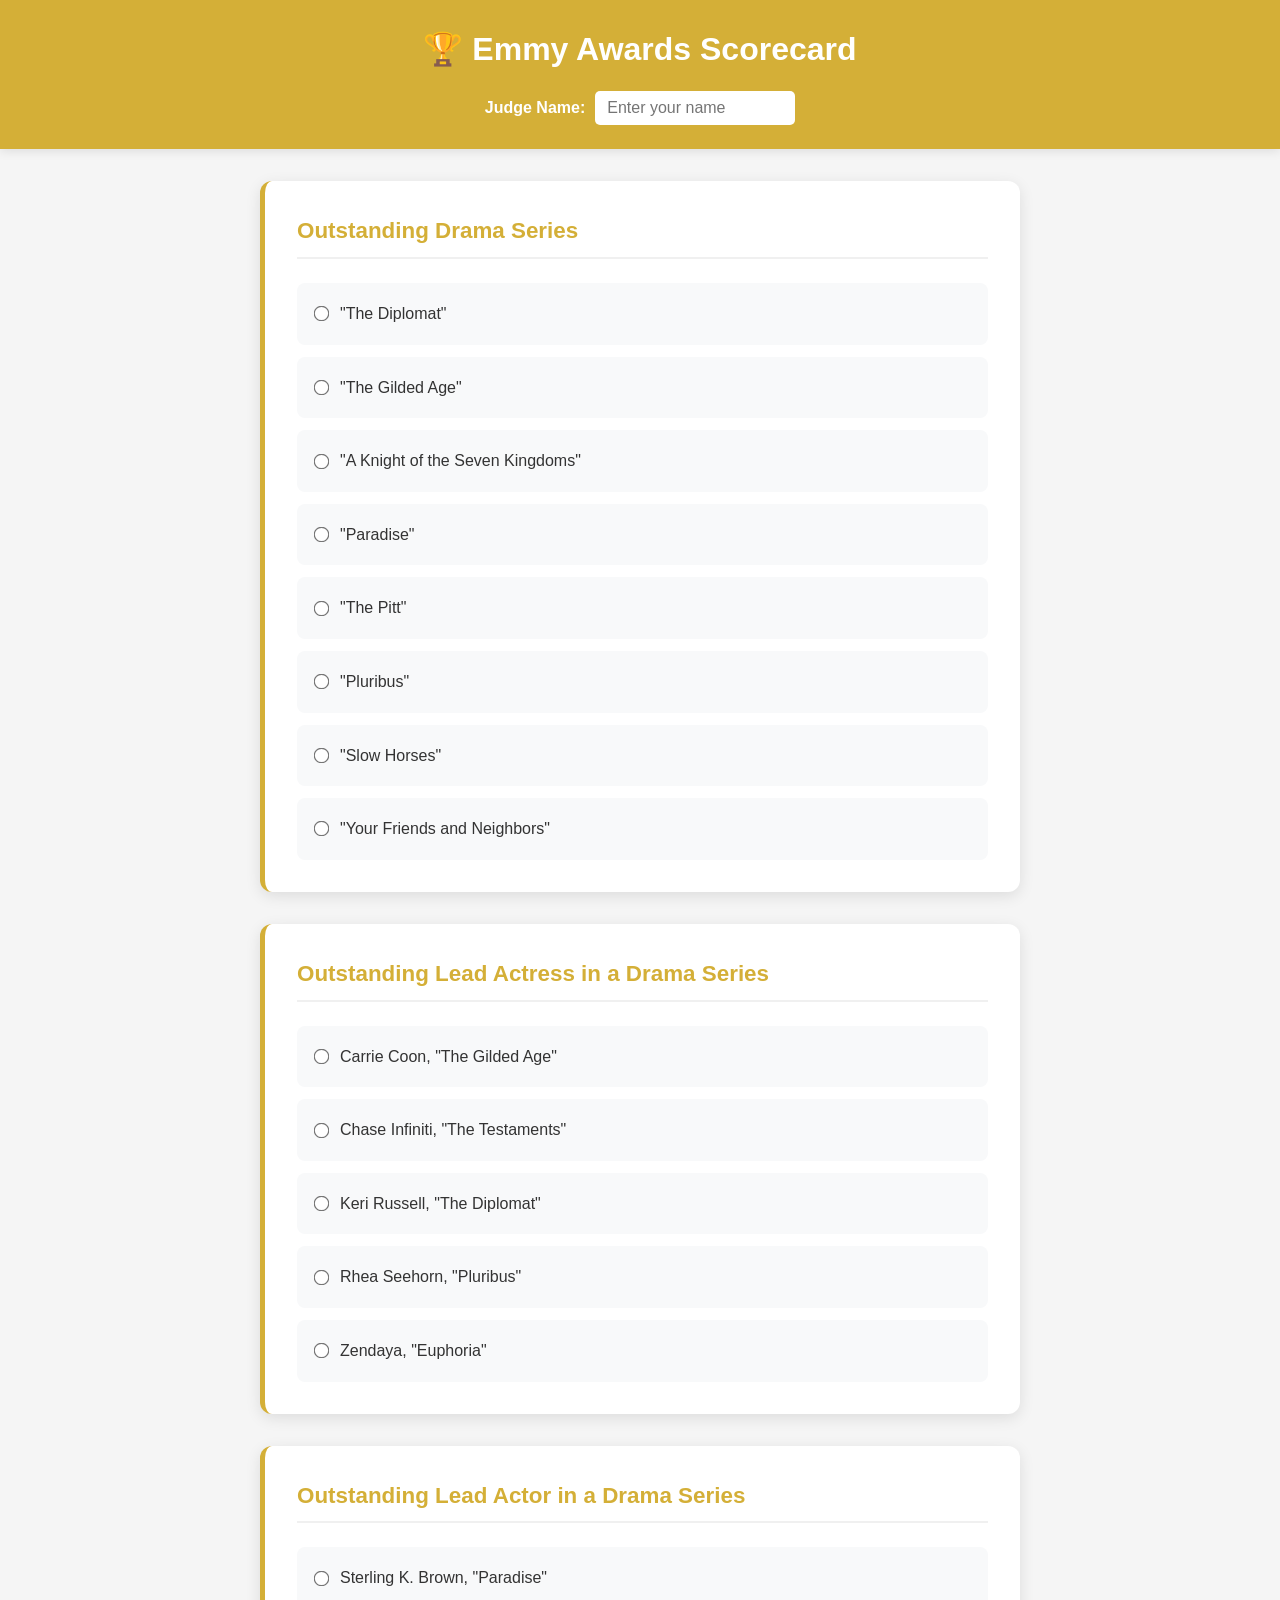
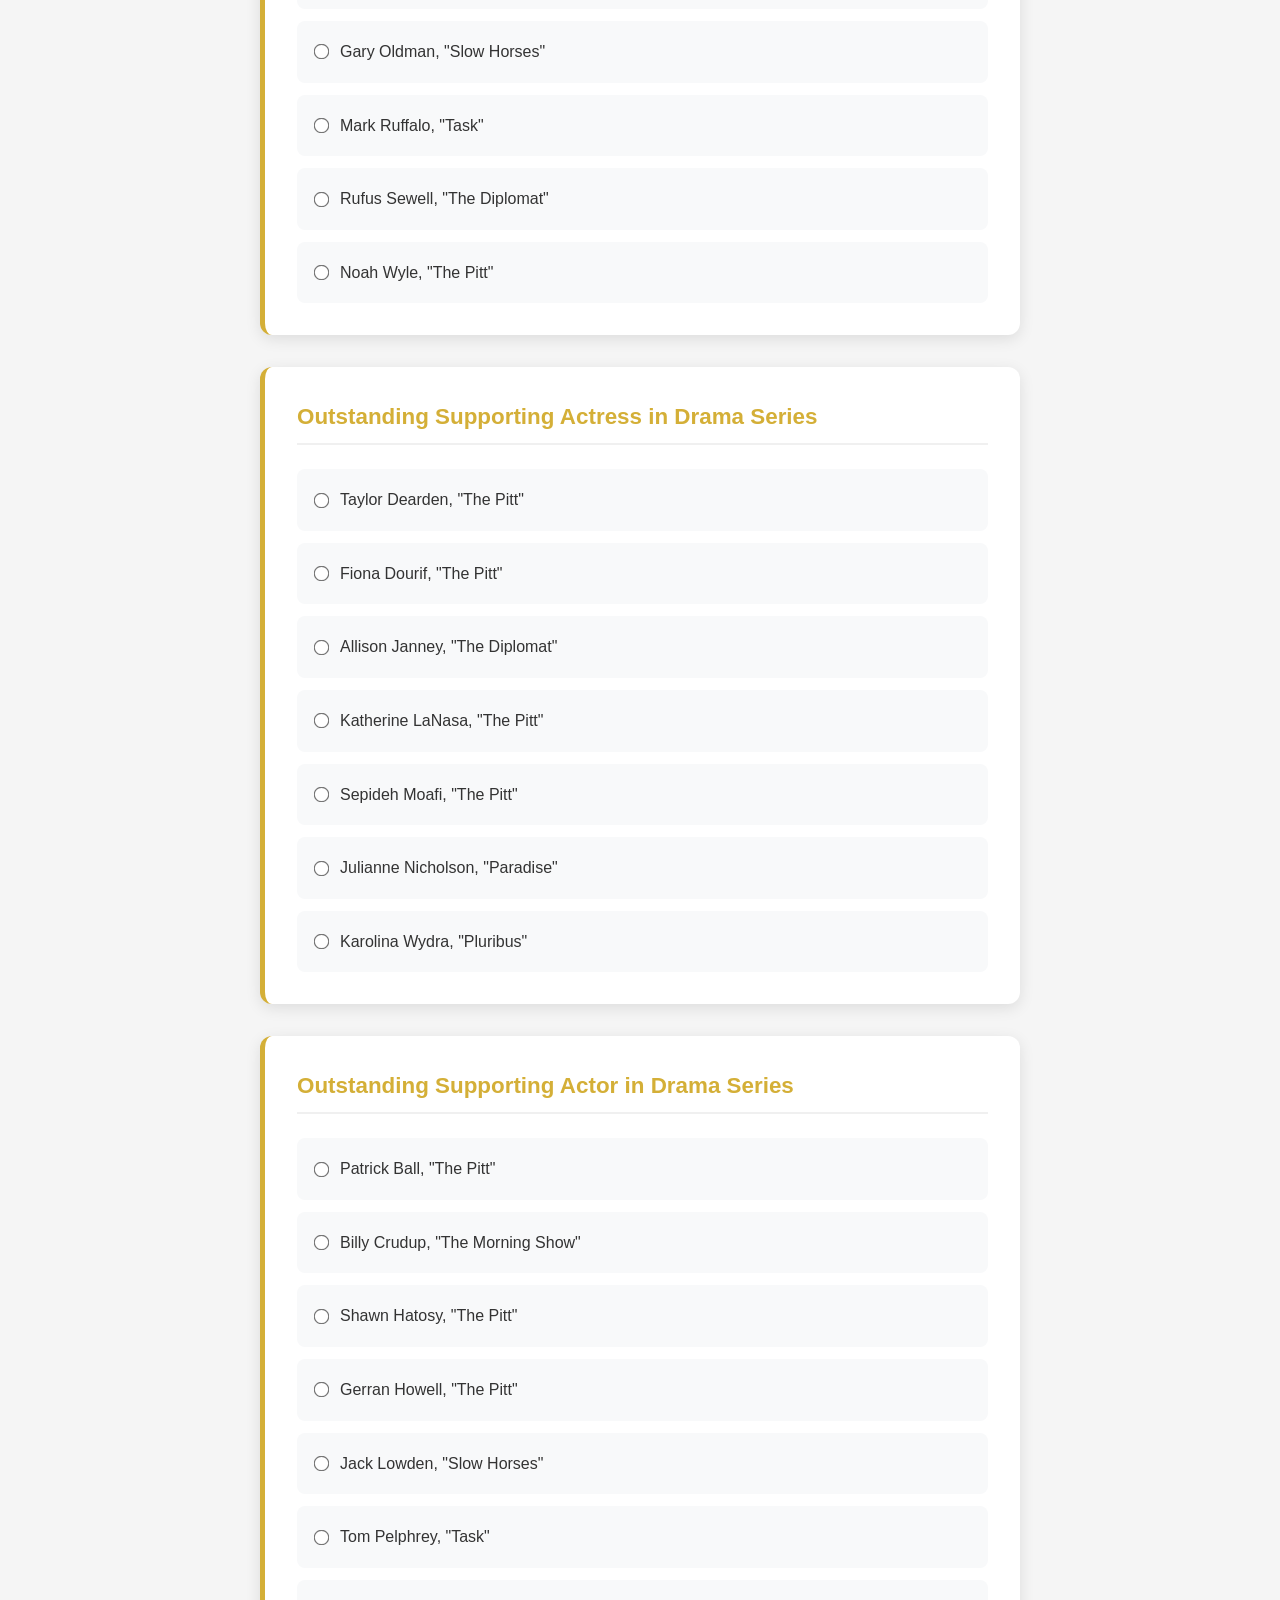
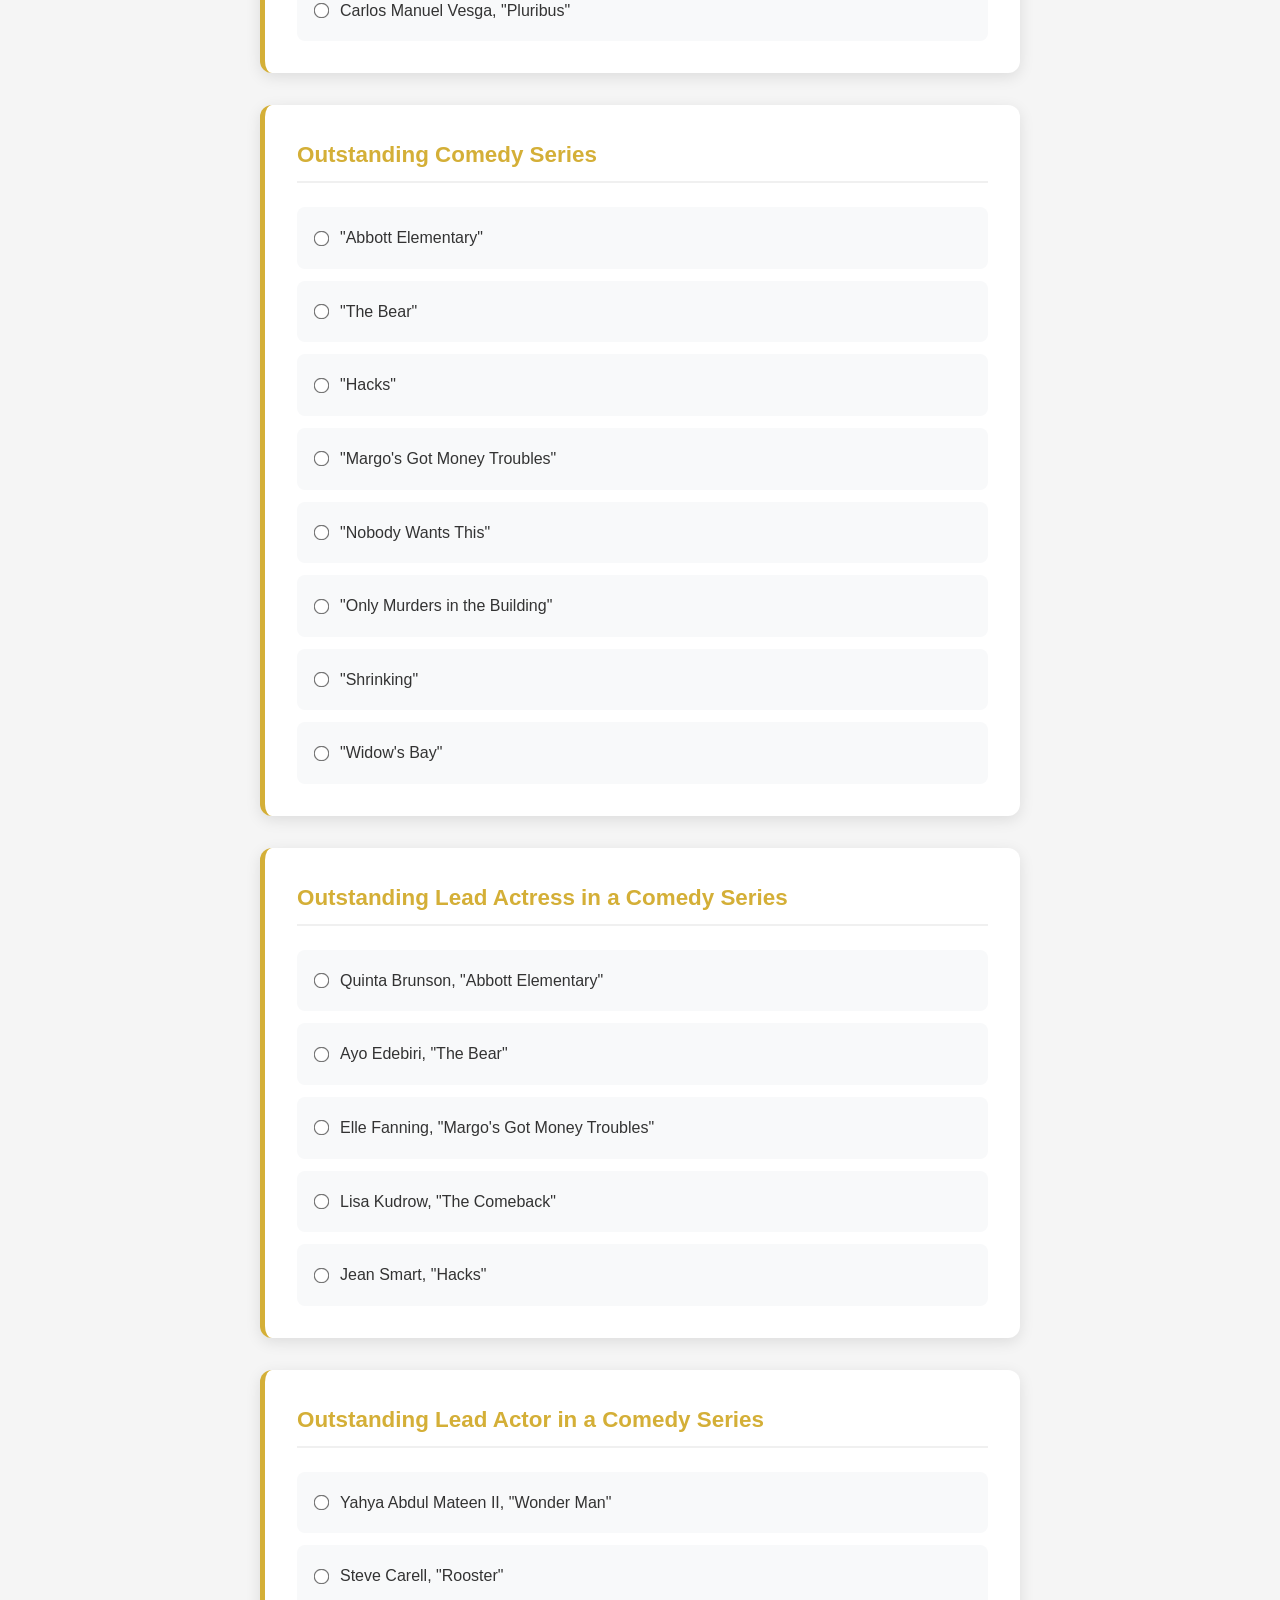
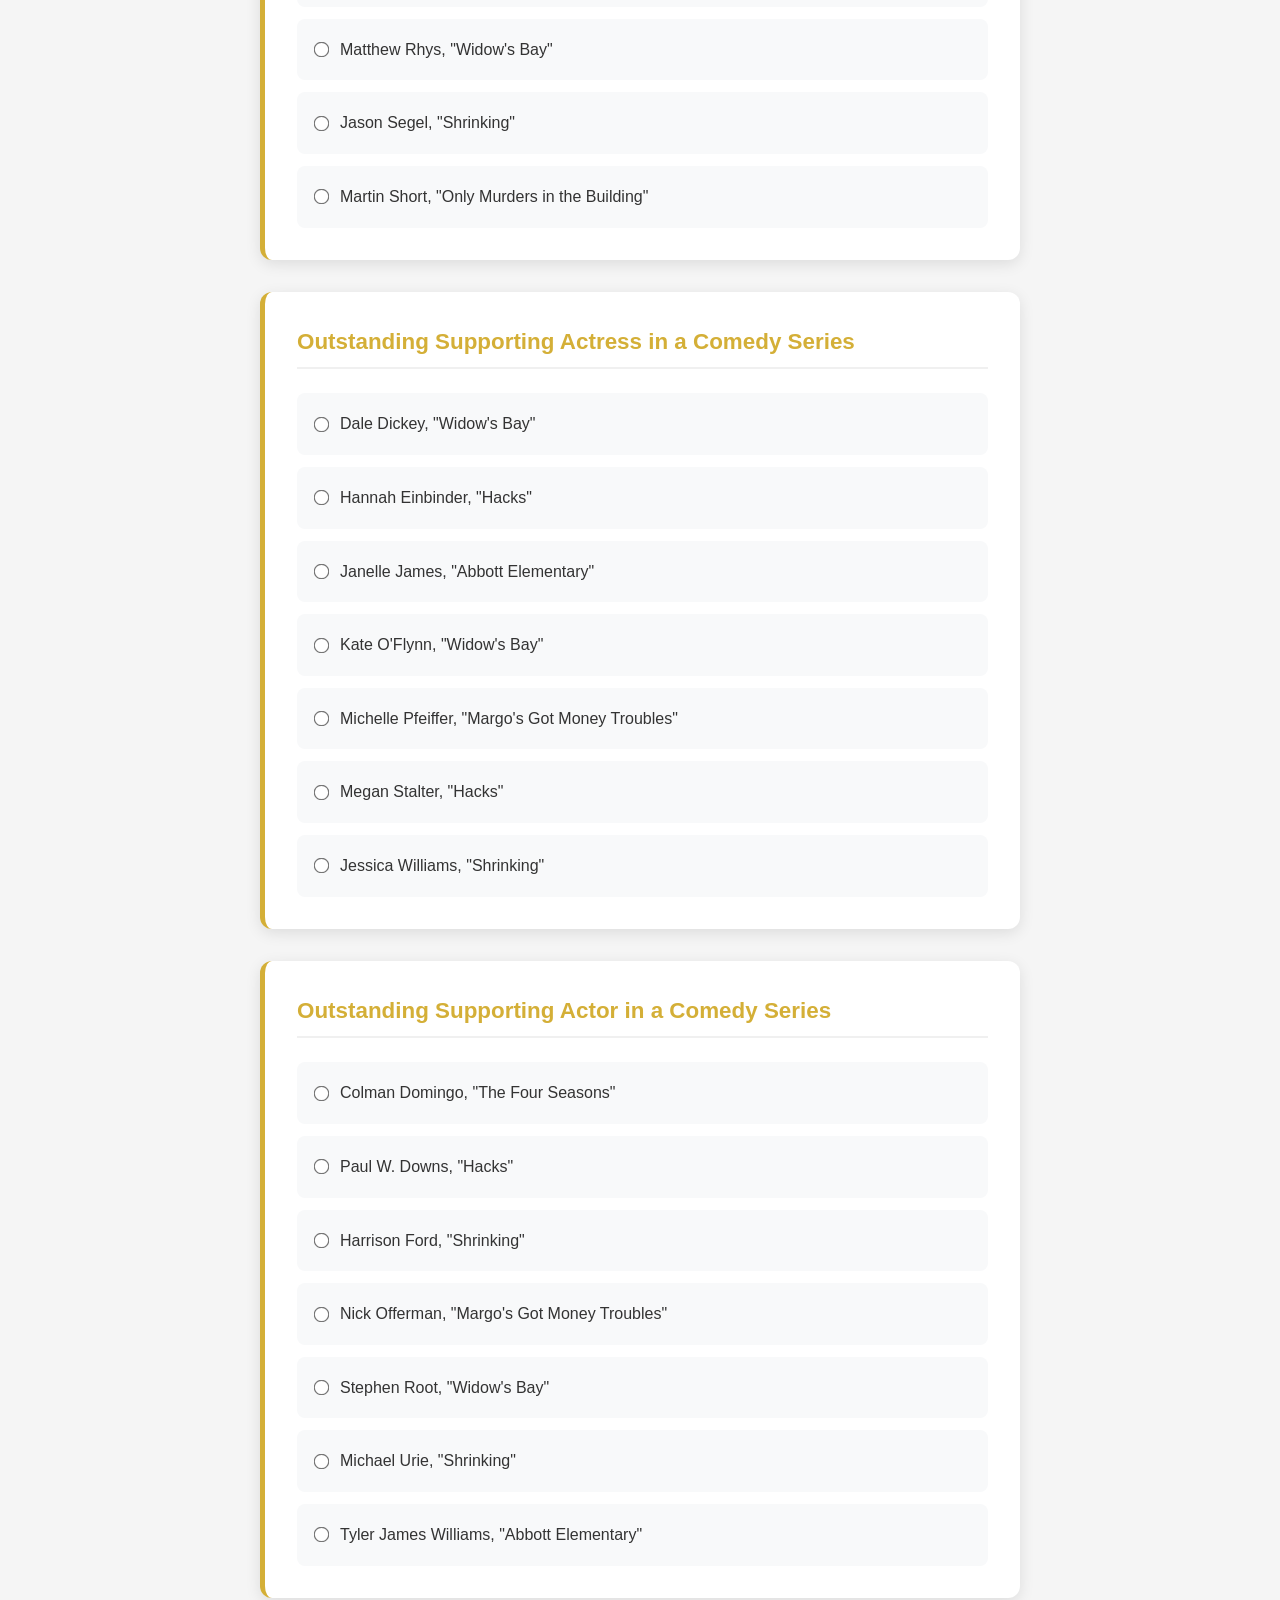
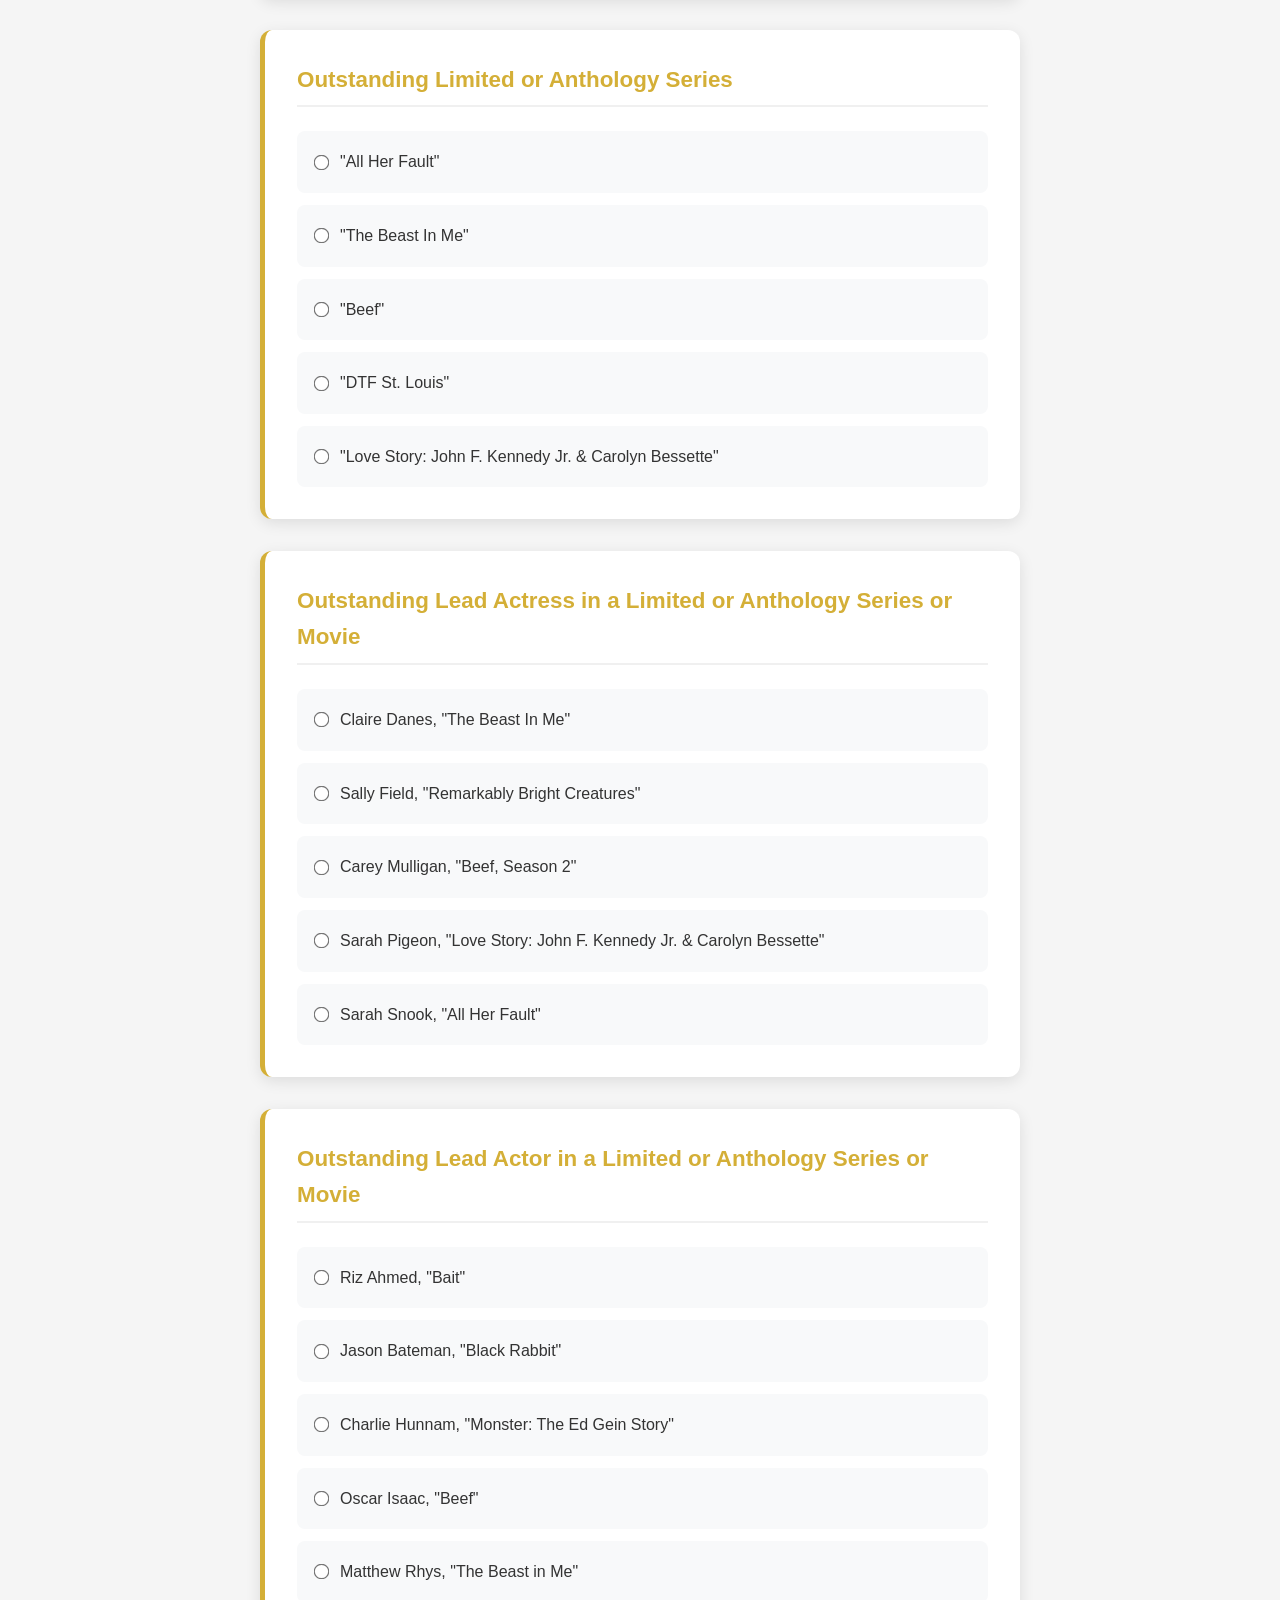
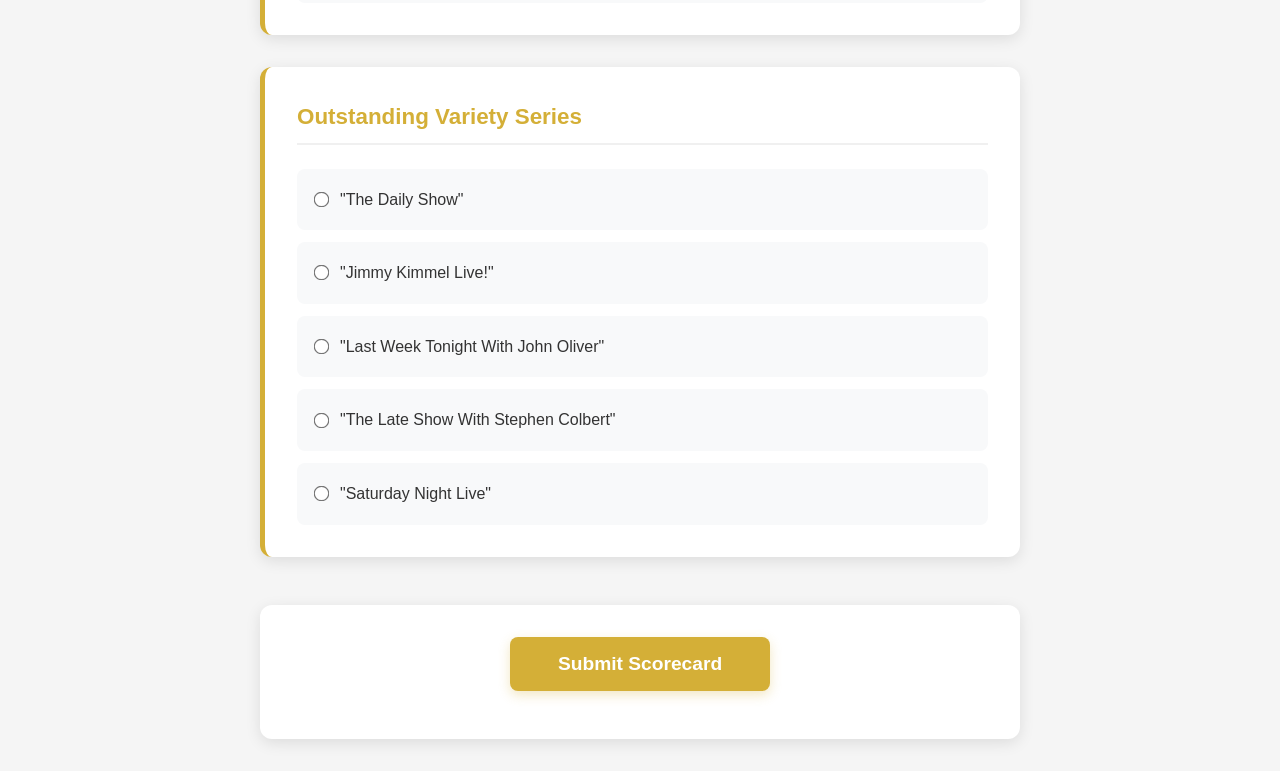
==== index.html @ 93cd5342 "Initial Emmy contest setup with Google Sheets integration" ====
<!DOCTYPE html>
<html lang="en">
<head>
    <meta charset="UTF-8">
    <meta name="viewport" content="width=device-width, initial-scale=1.0">
    <title>Emmy Awards Scorecard</title>
    <link rel="stylesheet" href="styles.css">
</head>
<body>
    <header>
        <div class="container">
            <h1>🏆 Emmy Awards Scorecard</h1>
            <div class="judge-name">
                <label for="judgeName">Judge Name:</label>
                <input type="text" id="judgeName" placeholder="Enter your name">
            </div>
        </div>
    </header>

    <main>
        <div class="container">
            <form id="emmyForm">
                
                <!-- Outstanding Drama Series -->
                <div class="category-card">
                    <h2>Outstanding Drama Series</h2>
                    <div class="nominees">
                        <div class="nominee">
                            <label><input type="radio" name="drama_series" value="The Diplomat"> "The Diplomat"</label>
                        </div>
                        <div class="nominee">
                            <label><input type="radio" name="drama_series" value="The Gilded Age"> "The Gilded Age"</label>
                        </div>
                        <div class="nominee">
                            <label><input type="radio" name="drama_series" value="A Knight of the Seven Kingdoms"> "A Knight of the Seven Kingdoms"</label>
                        </div>
                        <div class="nominee">
                            <label><input type="radio" name="drama_series" value="Paradise"> "Paradise"</label>
                        </div>
                        <div class="nominee">
                            <label><input type="radio" name="drama_series" value="The Pitt"> "The Pitt"</label>
                        </div>
                        <div class="nominee">
                            <label><input type="radio" name="drama_series" value="Pluribus"> "Pluribus"</label>
                        </div>
                        <div class="nominee">
                            <label><input type="radio" name="drama_series" value="Slow Horses"> "Slow Horses"</label>
                        </div>
                        <div class="nominee">
                            <label><input type="radio" name="drama_series" value="Your Friends and Neighbors"> "Your Friends and Neighbors"</label>
                        </div>
                    </div>
                </div>

                <!-- Outstanding Lead Actress in a Drama Series -->
                <div class="category-card">
                    <h2>Outstanding Lead Actress in a Drama Series</h2>
                    <div class="nominees">
                        <div class="nominee">
                            <label><input type="radio" name="drama_actress" value="Carrie Coon"> Carrie Coon, "The Gilded Age"</label>
                        </div>
                        <div class="nominee">
                            <label><input type="radio" name="drama_actress" value="Chase Infiniti"> Chase Infiniti, "The Testaments"</label>
                        </div>
                        <div class="nominee">
                            <label><input type="radio" name="drama_actress" value="Keri Russell"> Keri Russell, "The Diplomat"</label>
                        </div>
                        <div class="nominee">
                            <label><input type="radio" name="drama_actress" value="Rhea Seehorn"> Rhea Seehorn, "Pluribus"</label>
                        </div>
                        <div class="nominee">
                            <label><input type="radio" name="drama_actress" value="Zendaya"> Zendaya, "Euphoria"</label>
                        </div>
                    </div>
                </div>

                <!-- Outstanding Lead Actor in a Drama Series -->
                <div class="category-card">
                    <h2>Outstanding Lead Actor in a Drama Series</h2>
                    <div class="nominees">
                        <div class="nominee">
                            <label><input type="radio" name="drama_actor" value="Sterling K. Brown"> Sterling K. Brown, "Paradise"</label>
                        </div>
                        <div class="nominee">
                            <label><input type="radio" name="drama_actor" value="Gary Oldman"> Gary Oldman, "Slow Horses"</label>
                        </div>
                        <div class="nominee">
                            <label><input type="radio" name="drama_actor" value="Mark Ruffalo"> Mark Ruffalo, "Task"</label>
                        </div>
                        <div class="nominee">
                            <label><input type="radio" name="drama_actor" value="Rufus Sewell"> Rufus Sewell, "The Diplomat"</label>
                        </div>
                        <div class="nominee">
                            <label><input type="radio" name="drama_actor" value="Noah Wyle"> Noah Wyle, "The Pitt"</label>
                        </div>
                    </div>
                </div>

                <!-- Outstanding Supporting Actress in Drama Series -->
                <div class="category-card">
                    <h2>Outstanding Supporting Actress in Drama Series</h2>
                    <div class="nominees">
                        <div class="nominee">
                            <label><input type="radio" name="drama_supporting_actress" value="Taylor Dearden"> Taylor Dearden, "The Pitt"</label>
                        </div>
                        <div class="nominee">
                            <label><input type="radio" name="drama_supporting_actress" value="Fiona Dourif"> Fiona Dourif, "The Pitt"</label>
                        </div>
                        <div class="nominee">
                            <label><input type="radio" name="drama_supporting_actress" value="Allison Janney"> Allison Janney, "The Diplomat"</label>
                        </div>
                        <div class="nominee">
                            <label><input type="radio" name="drama_supporting_actress" value="Katherine LaNasa"> Katherine LaNasa, "The Pitt"</label>
                        </div>
                        <div class="nominee">
                            <label><input type="radio" name="drama_supporting_actress" value="Sepideh Moafi"> Sepideh Moafi, "The Pitt"</label>
                        </div>
                        <div class="nominee">
                            <label><input type="radio" name="drama_supporting_actress" value="Julianne Nicholson"> Julianne Nicholson, "Paradise"</label>
                        </div>
                        <div class="nominee">
                            <label><input type="radio" name="drama_supporting_actress" value="Karolina Wydra"> Karolina Wydra, "Pluribus"</label>
                        </div>
                    </div>
                </div>

                <!-- Outstanding Supporting Actor in Drama Series -->
                <div class="category-card">
                    <h2>Outstanding Supporting Actor in Drama Series</h2>
                    <div class="nominees">
                        <div class="nominee">
                            <label><input type="radio" name="drama_supporting_actor" value="Patrick Ball"> Patrick Ball, "The Pitt"</label>
                        </div>
                        <div class="nominee">
                            <label><input type="radio" name="drama_supporting_actor" value="Billy Crudup"> Billy Crudup, "The Morning Show"</label>
                        </div>
                        <div class="nominee">
                            <label><input type="radio" name="drama_supporting_actor" value="Shawn Hatosy"> Shawn Hatosy, "The Pitt"</label>
                        </div>
                        <div class="nominee">
                            <label><input type="radio" name="drama_supporting_actor" value="Gerran Howell"> Gerran Howell, "The Pitt"</label>
                        </div>
                        <div class="nominee">
                            <label><input type="radio" name="drama_supporting_actor" value="Jack Lowden"> Jack Lowden, "Slow Horses"</label>
                        </div>
                        <div class="nominee">
                            <label><input type="radio" name="drama_supporting_actor" value="Tom Pelphrey"> Tom Pelphrey, "Task"</label>
                        </div>
                        <div class="nominee">
                            <label><input type="radio" name="drama_supporting_actor" value="Carlos Manuel Vesga"> Carlos Manuel Vesga, "Pluribus"</label>
                        </div>
                    </div>
                </div>

                <!-- Outstanding Comedy Series -->
                <div class="category-card">
                    <h2>Outstanding Comedy Series</h2>
                    <div class="nominees">
                        <div class="nominee">
                            <label><input type="radio" name="comedy_series" value="Abbott Elementary"> "Abbott Elementary"</label>
                        </div>
                        <div class="nominee">
                            <label><input type="radio" name="comedy_series" value="The Bear"> "The Bear"</label>
                        </div>
                        <div class="nominee">
                            <label><input type="radio" name="comedy_series" value="Hacks"> "Hacks"</label>
                        </div>
                        <div class="nominee">
                            <label><input type="radio" name="comedy_series" value="Margo's Got Money Troubles"> "Margo's Got Money Troubles"</label>
                        </div>
                        <div class="nominee">
                            <label><input type="radio" name="comedy_series" value="Nobody Wants This"> "Nobody Wants This"</label>
                        </div>
                        <div class="nominee">
                            <label><input type="radio" name="comedy_series" value="Only Murders in the Building"> "Only Murders in the Building"</label>
                        </div>
                        <div class="nominee">
                            <label><input type="radio" name="comedy_series" value="Shrinking"> "Shrinking"</label>
                        </div>
                        <div class="nominee">
                            <label><input type="radio" name="comedy_series" value="Widow's Bay"> "Widow's Bay"</label>
                        </div>
                    </div>
                </div>

                <!-- Outstanding Lead Actress in a Comedy Series -->
                <div class="category-card">
                    <h2>Outstanding Lead Actress in a Comedy Series</h2>
                    <div class="nominees">
                        <div class="nominee">
                            <label><input type="radio" name="comedy_actress" value="Quinta Brunson"> Quinta Brunson, "Abbott Elementary"</label>
                        </div>
                        <div class="nominee">
                            <label><input type="radio" name="comedy_actress" value="Ayo Edebiri"> Ayo Edebiri, "The Bear"</label>
                        </div>
                        <div class="nominee">
                            <label><input type="radio" name="comedy_actress" value="Elle Fanning"> Elle Fanning, "Margo's Got Money Troubles"</label>
                        </div>
                        <div class="nominee">
                            <label><input type="radio" name="comedy_actress" value="Lisa Kudrow"> Lisa Kudrow, "The Comeback"</label>
                        </div>
                        <div class="nominee">
                            <label><input type="radio" name="comedy_actress" value="Jean Smart"> Jean Smart, "Hacks"</label>
                        </div>
                    </div>
                </div>

                <!-- Outstanding Lead Actor in a Comedy Series -->
                <div class="category-card">
                    <h2>Outstanding Lead Actor in a Comedy Series</h2>
                    <div class="nominees">
                        <div class="nominee">
                            <label><input type="radio" name="comedy_actor" value="Yahya Abdul Mateen II"> Yahya Abdul Mateen II, "Wonder Man"</label>
                        </div>
                        <div class="nominee">
                            <label><input type="radio" name="comedy_actor" value="Steve Carell"> Steve Carell, "Rooster"</label>
                        </div>
                        <div class="nominee">
                            <label><input type="radio" name="comedy_actor" value="Matthew Rhys"> Matthew Rhys, "Widow's Bay"</label>
                        </div>
                        <div class="nominee">
                            <label><input type="radio" name="comedy_actor" value="Jason Segel"> Jason Segel, "Shrinking"</label>
                        </div>
                        <div class="nominee">
                            <label><input type="radio" name="comedy_actor" value="Martin Short"> Martin Short, "Only Murders in the Building"</label>
                        </div>
                    </div>
                </div>

                <!-- Outstanding Supporting Actress in a Comedy Series -->
                <div class="category-card">
                    <h2>Outstanding Supporting Actress in a Comedy Series</h2>
                    <div class="nominees">
                        <div class="nominee">
                            <label><input type="radio" name="comedy_supporting_actress" value="Dale Dickey"> Dale Dickey, "Widow's Bay"</label>
                        </div>
                        <div class="nominee">
                            <label><input type="radio" name="comedy_supporting_actress" value="Hannah Einbinder"> Hannah Einbinder, "Hacks"</label>
                        </div>
                        <div class="nominee">
                            <label><input type="radio" name="comedy_supporting_actress" value="Janelle James"> Janelle James, "Abbott Elementary"</label>
                        </div>
                        <div class="nominee">
                            <label><input type="radio" name="comedy_supporting_actress" value="Kate O'Flynn"> Kate O'Flynn, "Widow's Bay"</label>
                        </div>
                        <div class="nominee">
                            <label><input type="radio" name="comedy_supporting_actress" value="Michelle Pfeiffer"> Michelle Pfeiffer, "Margo's Got Money Troubles"</label>
                        </div>
                        <div class="nominee">
                            <label><input type="radio" name="comedy_supporting_actress" value="Megan Stalter"> Megan Stalter, "Hacks"</label>
                        </div>
                        <div class="nominee">
                            <label><input type="radio" name="comedy_supporting_actress" value="Jessica Williams"> Jessica Williams, "Shrinking"</label>
                        </div>
                    </div>
                </div>

                <!-- Outstanding Supporting Actor in a Comedy Series -->
                <div class="category-card">
                    <h2>Outstanding Supporting Actor in a Comedy Series</h2>
                    <div class="nominees">
                        <div class="nominee">
                            <label><input type="radio" name="comedy_supporting_actor" value="Colman Domingo"> Colman Domingo, "The Four Seasons"</label>
                        </div>
                        <div class="nominee">
                            <label><input type="radio" name="comedy_supporting_actor" value="Paul W. Downs"> Paul W. Downs, "Hacks"</label>
                        </div>
                        <div class="nominee">
                            <label><input type="radio" name="comedy_supporting_actor" value="Harrison Ford"> Harrison Ford, "Shrinking"</label>
                        </div>
                        <div class="nominee">
                            <label><input type="radio" name="comedy_supporting_actor" value="Nick Offerman"> Nick Offerman, "Margo's Got Money Troubles"</label>
                        </div>
                        <div class="nominee">
                            <label><input type="radio" name="comedy_supporting_actor" value="Stephen Root"> Stephen Root, "Widow's Bay"</label>
                        </div>
                        <div class="nominee">
                            <label><input type="radio" name="comedy_supporting_actor" value="Michael Urie"> Michael Urie, "Shrinking"</label>
                        </div>
                        <div class="nominee">
                            <label><input type="radio" name="comedy_supporting_actor" value="Tyler James Williams"> Tyler James Williams, "Abbott Elementary"</label>
                        </div>
                    </div>
                </div>

                <!-- Outstanding Limited or Anthology Series -->
                <div class="category-card">
                    <h2>Outstanding Limited or Anthology Series</h2>
                    <div class="nominees">
                        <div class="nominee">
                            <label><input type="radio" name="limited_series" value="All Her Fault"> "All Her Fault"</label>
                        </div>
                        <div class="nominee">
                            <label><input type="radio" name="limited_series" value="The Beast In Me"> "The Beast In Me"</label>
                        </div>
                        <div class="nominee">
                            <label><input type="radio" name="limited_series" value="Beef"> "Beef"</label>
                        </div>
                        <div class="nominee">
                            <label><input type="radio" name="limited_series" value="DTF St. Louis"> "DTF St. Louis"</label>
                        </div>
                        <div class="nominee">
                            <label><input type="radio" name="limited_series" value="Love Story"> "Love Story: John F. Kennedy Jr. & Carolyn Bessette"</label>
                        </div>
                    </div>
                </div>

                <!-- Outstanding Lead Actress in a Limited or Anthology Series or Movie -->
                <div class="category-card">
                    <h2>Outstanding Lead Actress in a Limited or Anthology Series or Movie</h2>
                    <div class="nominees">
                        <div class="nominee">
                            <label><input type="radio" name="limited_actress" value="Claire Danes"> Claire Danes, "The Beast In Me"</label>
                        </div>
                        <div class="nominee">
                            <label><input type="radio" name="limited_actress" value="Sally Field"> Sally Field, "Remarkably Bright Creatures"</label>
                        </div>
                        <div class="nominee">
                            <label><input type="radio" name="limited_actress" value="Carey Mulligan"> Carey Mulligan, "Beef, Season 2"</label>
                        </div>
                        <div class="nominee">
                            <label><input type="radio" name="limited_actress" value="Sarah Pigeon"> Sarah Pigeon, "Love Story: John F. Kennedy Jr. & Carolyn Bessette"</label>
                        </div>
                        <div class="nominee">
                            <label><input type="radio" name="limited_actress" value="Sarah Snook"> Sarah Snook, "All Her Fault"</label>
                        </div>
                    </div>
                </div>

                <!-- Outstanding Lead Actor in a Limited or Anthology Series or Movie -->
                <div class="category-card">
                    <h2>Outstanding Lead Actor in a Limited or Anthology Series or Movie</h2>
                    <div class="nominees">
                        <div class="nominee">
                            <label><input type="radio" name="limited_actor" value="Riz Ahmed"> Riz Ahmed, "Bait"</label>
                        </div>
                        <div class="nominee">
                            <label><input type="radio" name="limited_actor" value="Jason Bateman"> Jason Bateman, "Black Rabbit"</label>
                        </div>
                        <div class="nominee">
                            <label><input type="radio" name="limited_actor" value="Charlie Hunnam"> Charlie Hunnam, "Monster: The Ed Gein Story"</label>
                        </div>
                        <div class="nominee">
                            <label><input type="radio" name="limited_actor" value="Oscar Isaac"> Oscar Isaac, "Beef"</label>
                        </div>
                        <div class="nominee">
                            <label><input type="radio" name="limited_actor" value="Matthew Rhys"> Matthew Rhys, "The Beast in Me"</label>
                        </div>
                    </div>
                </div>

                <!-- Outstanding Variety Series -->
                <div class="category-card">
                    <h2>Outstanding Variety Series</h2>
                    <div class="nominees">
                        <div class="nominee">
                            <label><input type="radio" name="variety_series" value="The Daily Show"> "The Daily Show"</label>
                        </div>
                        <div class="nominee">
                            <label><input type="radio" name="variety_series" value="Jimmy Kimmel Live!"> "Jimmy Kimmel Live!"</label>
                        </div>
                        <div class="nominee">
                            <label><input type="radio" name="variety_series" value="Last Week Tonight"> "Last Week Tonight With John Oliver"</label>
                        </div>
                        <div class="nominee">
                            <label><input type="radio" name="variety_series" value="The Late Show"> "The Late Show With Stephen Colbert"</label>
                        </div>
                        <div class="nominee">
                            <label><input type="radio" name="variety_series" value="Saturday Night Live"> "Saturday Night Live"</label>
                        </div>
                    </div>
                </div>

                <div class="submit-section">
                    <button type="submit" id="submitBtn">Submit Scorecard</button>
                    <div id="status" class="status-message"></div>
                </div>

            </form>
        </div>
    </main>

    <script src="script.js"></script>
</body>
</html>
---- styles.css ----
* {
    margin: 0;
    padding: 0;
    box-sizing: border-box;
}

body {
    font-family: -apple-system, BlinkMacSystemFont, 'Segoe UI', Roboto, Oxygen, Ubuntu, Cantarell, sans-serif;
    line-height: 1.6;
    color: #333;
    background: #f5f5f5;
}

.container {
    max-width: 800px;
    margin: 0 auto;
    padding: 0 20px;
}

header {
    background: #d4af37;
    color: white;
    padding: 1.5rem 0;
    text-align: center;
    box-shadow: 0 2px 10px rgba(0,0,0,0.1);
    position: sticky;
    top: 0;
    z-index: 100;
}

header h1 {
    font-size: 2rem;
    margin-bottom: 1rem;
}

.judge-name {
    display: flex;
    align-items: center;
    justify-content: center;
    gap: 10px;
    flex-wrap: wrap;
}

.judge-name label {
    font-weight: bold;
    font-size: 1rem;
}

.judge-name input {
    padding: 8px 12px;
    border: none;
    border-radius: 5px;
    font-size: 1rem;
    width: 200px;
    max-width: 100%;
}

main {
    padding: 2rem 0;
}

.category-card {
    background: white;
    border-radius: 12px;
    padding: 2rem;
    margin-bottom: 2rem;
    box-shadow: 0 4px 15px rgba(0,0,0,0.1);
    border-left: 5px solid #d4af37;
}

.category-card h2 {
    color: #d4af37;
    font-size: 1.4rem;
    margin-bottom: 1.5rem;
    padding-bottom: 0.5rem;
    border-bottom: 2px solid #f0f0f0;
}

.nominees {
    display: grid;
    gap: 0.75rem;
}

.nominee {
    background: #f8f9fa;
    border-radius: 8px;
    padding: 1rem;
    transition: all 0.2s ease;
    border: 2px solid transparent;
}

.nominee:hover {
    background: #e9ecef;
    transform: translateY(-2px);
    box-shadow: 0 4px 12px rgba(0,0,0,0.1);
}

.nominee label {
    display: flex;
    align-items: center;
    cursor: pointer;
    width: 100%;
    font-size: 1rem;
    font-weight: 500;
}

.nominee input[type="radio"] {
    margin-right: 12px;
    transform: scale(1.2);
    cursor: pointer;
}

.nominee input[type="radio"]:checked + * {
    color: #d4af37;
}

.nominee:has(input:checked) {
    background: #fff8dc;
    border-color: #d4af37;
    box-shadow: 0 4px 12px rgba(212, 175, 55, 0.3);
}

.submit-section {
    text-align: center;
    margin-top: 3rem;
    padding: 2rem;
    background: white;
    border-radius: 12px;
    box-shadow: 0 4px 15px rgba(0,0,0,0.1);
}

#submitBtn {
    background: #d4af37;
    color: white;
    border: none;
    padding: 1rem 3rem;
    font-size: 1.2rem;
    font-weight: bold;
    border-radius: 8px;
    cursor: pointer;
    transition: all 0.2s ease;
    box-shadow: 0 4px 12px rgba(212, 175, 55, 0.3);
}

#submitBtn:hover {
    background: #b8941f;
    transform: translateY(-2px);
    box-shadow: 0 6px 20px rgba(212, 175, 55, 0.4);
}

#submitBtn:disabled {
    background: #ccc;
    cursor: not-allowed;
    transform: none;
    box-shadow: none;
}

.status-message {
    margin-top: 1rem;
    font-weight: bold;
    font-size: 1.1rem;
}

.status-message.success {
    color: #28a745;
}

.status-message.error {
    color: #dc3545;
}

.status-message.loading {
    color: #d4af37;
}

/* Mobile optimizations */
@media (max-width: 768px) {
    .container {
        padding: 0 15px;
    }
    
    header h1 {
        font-size: 1.6rem;
    }
    
    .judge-name {
        flex-direction: column;
        gap: 8px;
    }
    
    .judge-name input {
        width: 100%;
        max-width: 300px;
    }
    
    .category-card {
        padding: 1.5rem;
        margin-bottom: 1.5rem;
    }
    
    .category-card h2 {
        font-size: 1.2rem;
    }
    
    .nominee {
        padding: 0.75rem;
    }
    
    .nominee label {
        font-size: 0.95rem;
    }
    
    #submitBtn {
        padding: 1rem 2rem;
        font-size: 1.1rem;
        width: 100%;
        max-width: 300px;
    }
}
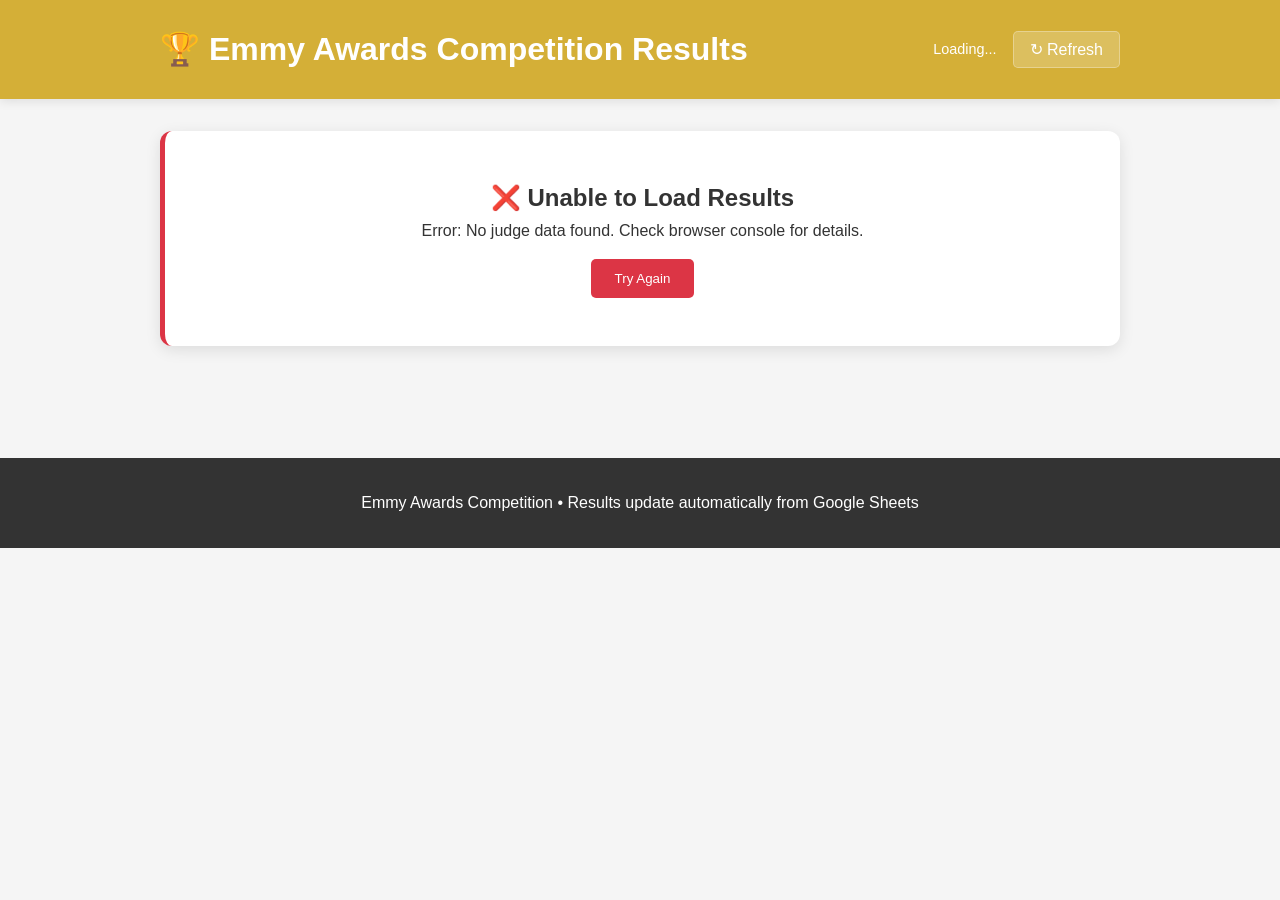
==== commit a7f9caa6: "Setup GitHub Pages with index redirect and gitignore" ====
--- a/index.html
+++ b/index.html
@@ -3,10 +3,14 @@
 <head>
     <meta charset="UTF-8">
     <meta name="viewport" content="width=device-width, initial-scale=1.0">
-    <title>Emmy Awards Scorecard</title>
-    <link rel="stylesheet" href="styles.css">
+    <title>Emmy Awards Competition</title>
+    <meta http-equiv="refresh" content="0; url=results.html">
+    <link rel="canonical" href="results.html">
 </head>
 <body>
+    <p>Redirecting to <a href="results.html">Emmy Awards Results</a>...</p>
+</body>
+</html>
     <header>
         <div class="container">
             <h1>🏆 Emmy Awards Scorecard</h1>
